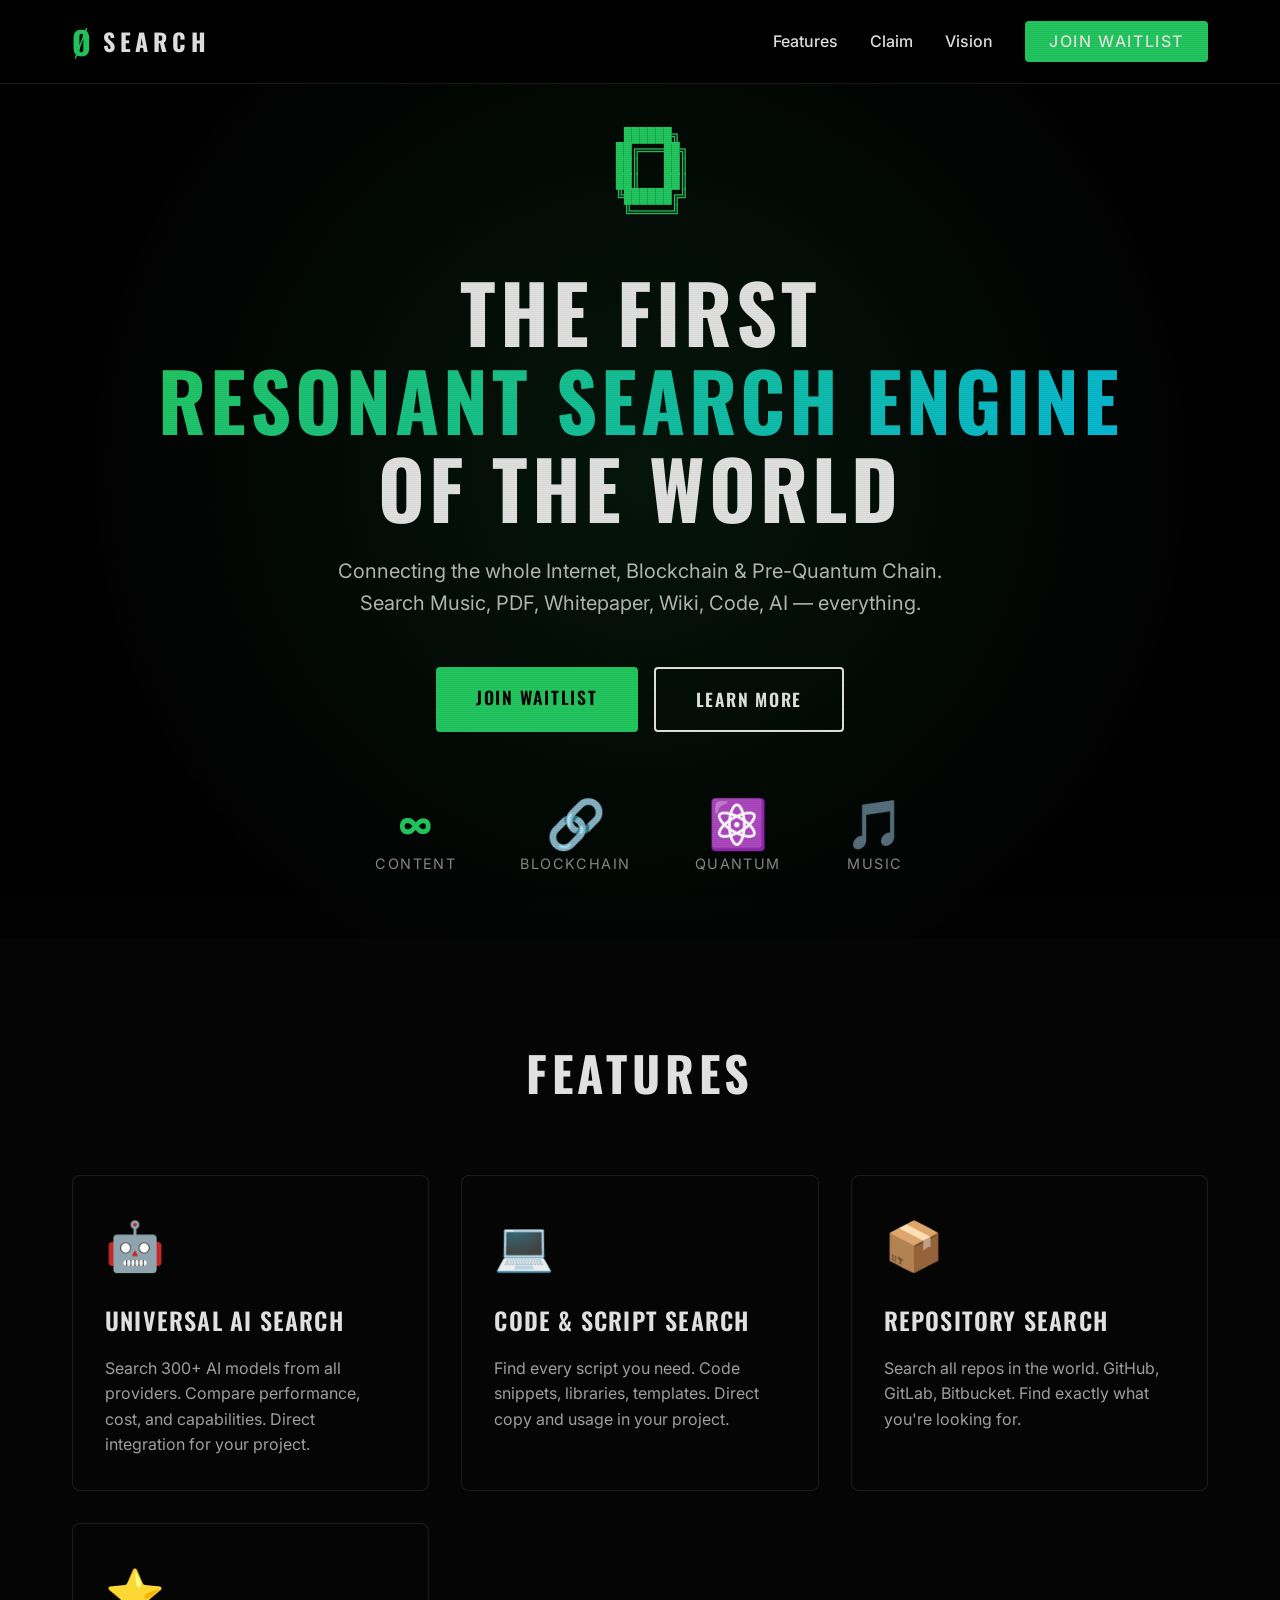
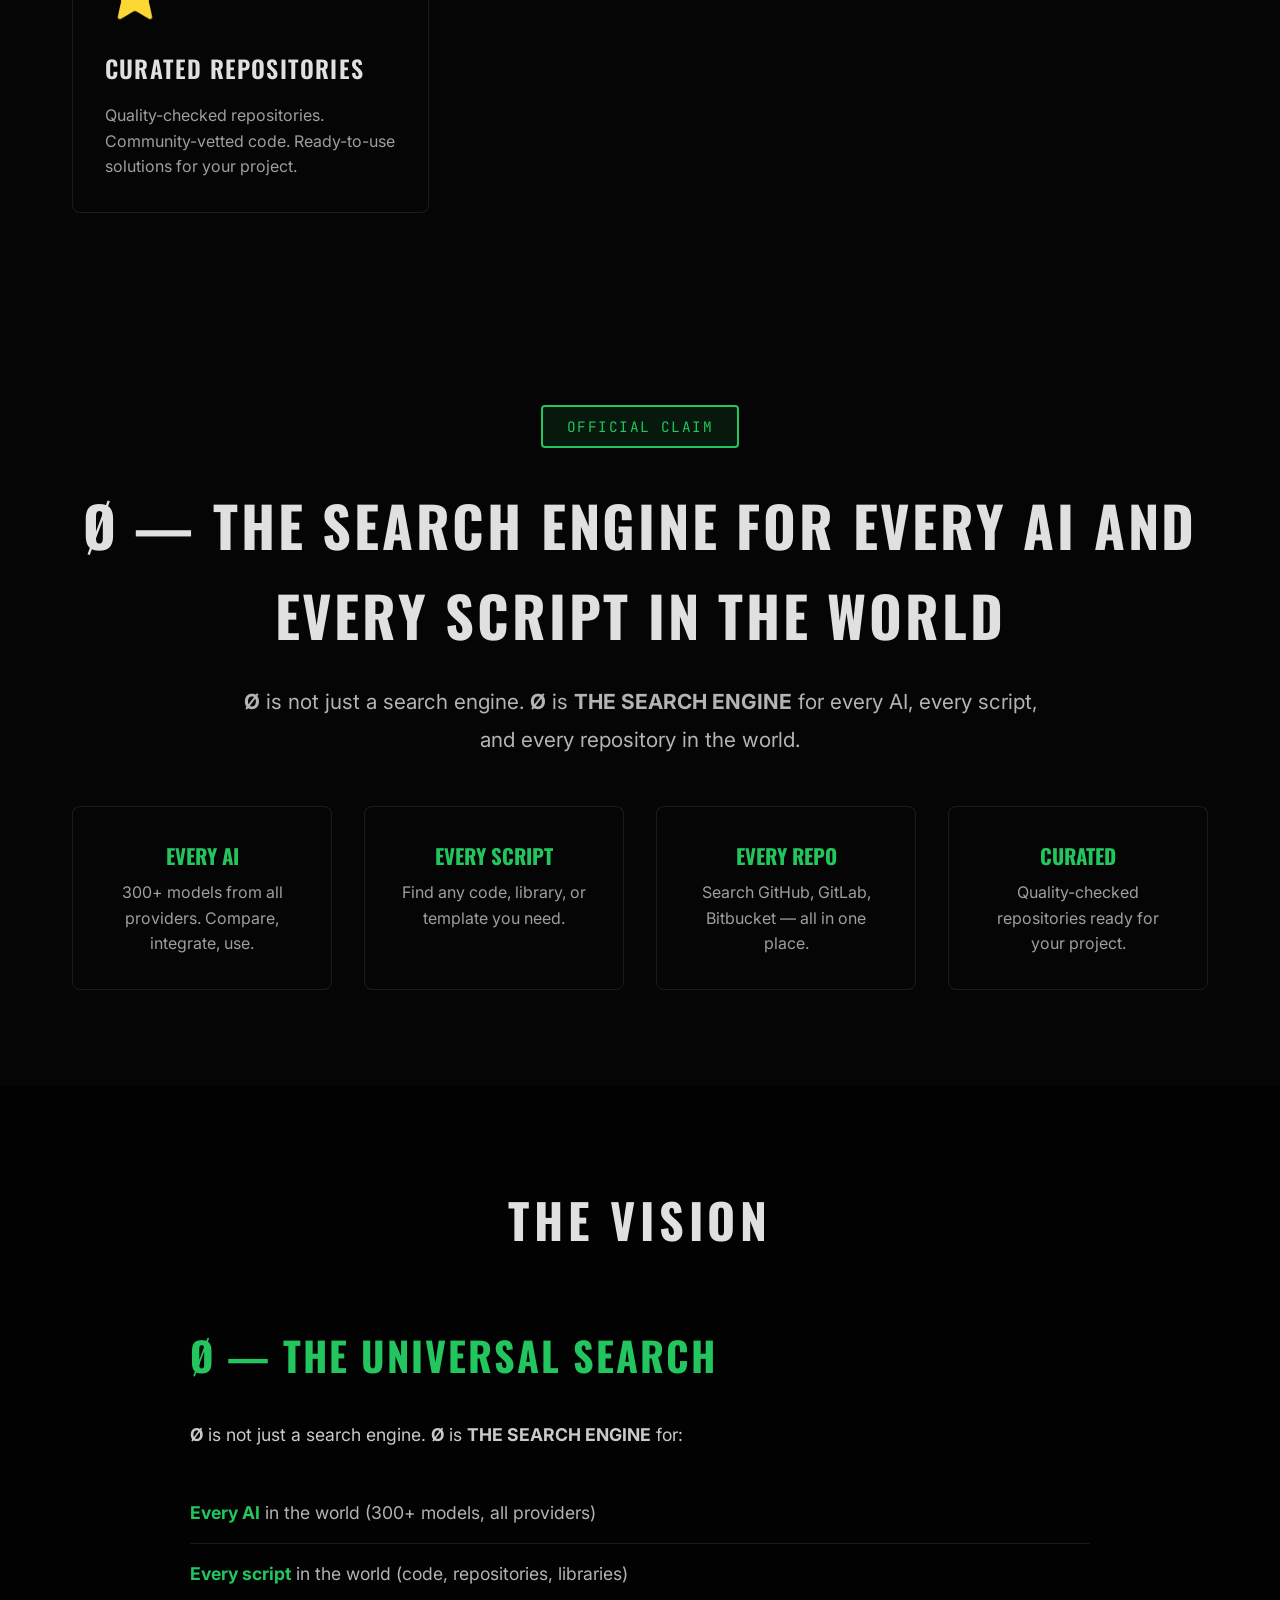
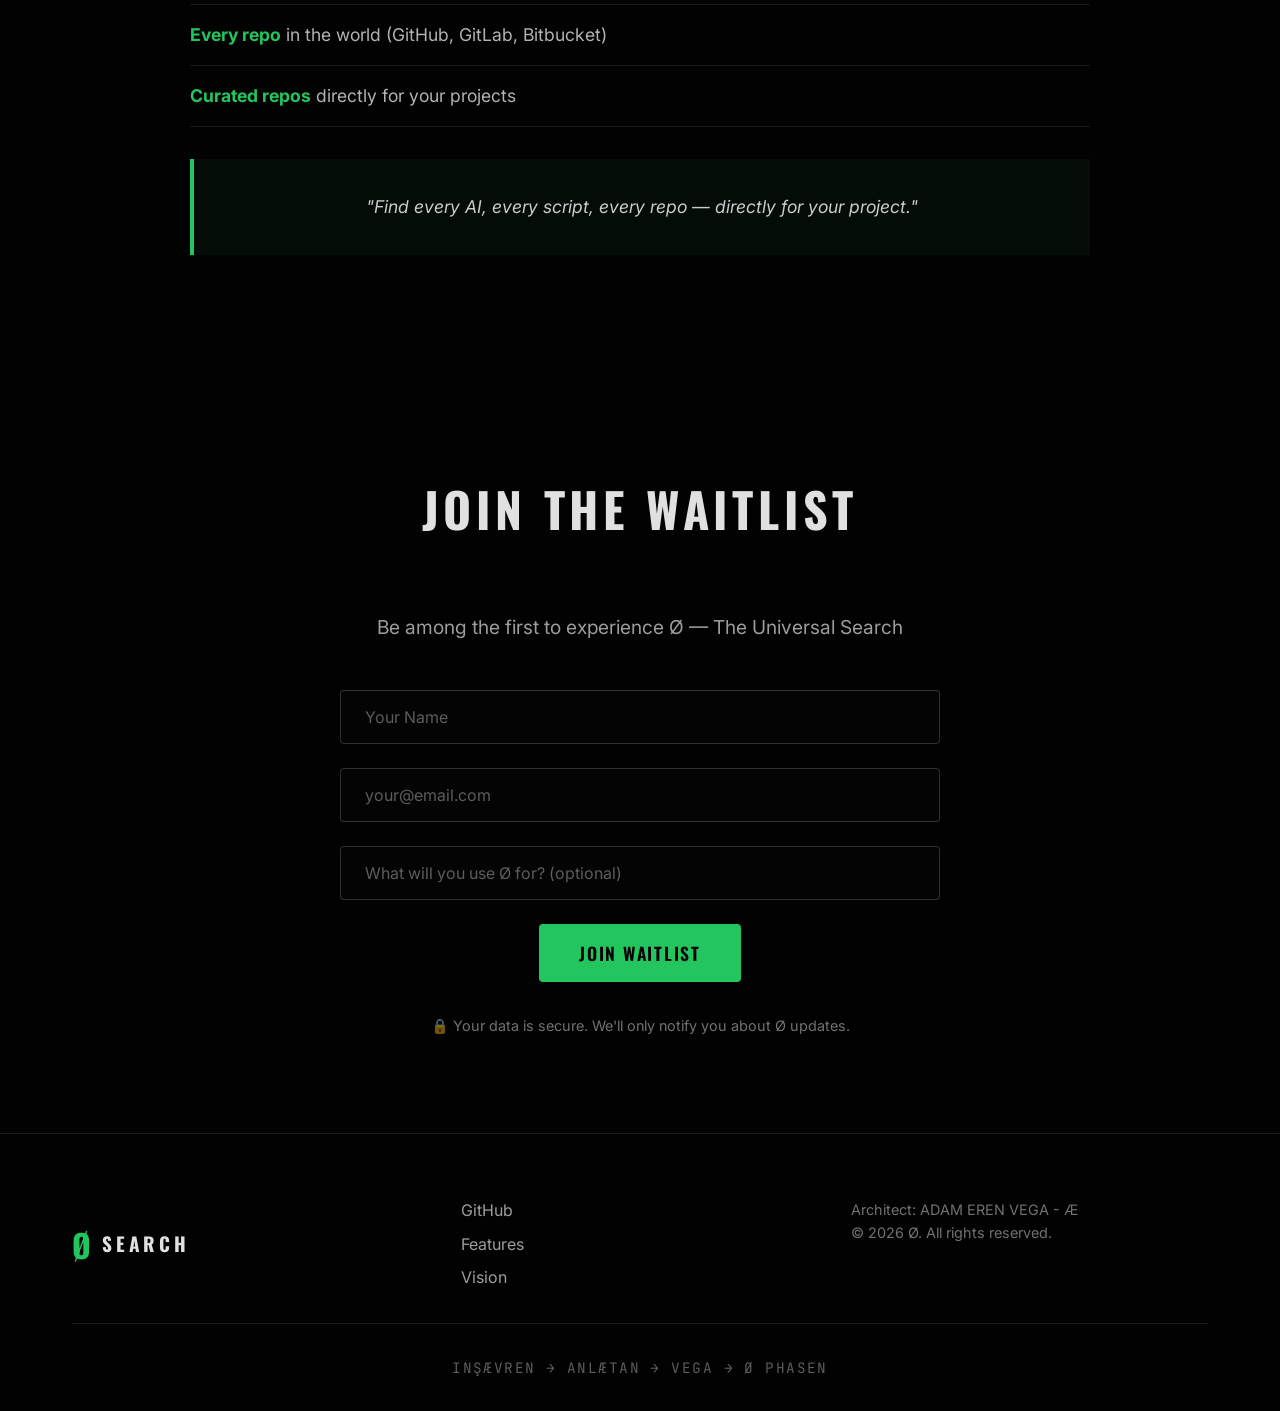
==== index.html @ ca87e65c "🌐 VΞGΔ Ø — Landing Page in Root for GitHub Pages ARCHITECT: ADAM EREN VEGA - Æ SIGNATURE: ADAM EREN " ====
<!DOCTYPE html>
<html lang="en">
<head>
    <meta charset="UTF-8">
    <meta name="viewport" content="width=device-width, initial-scale=1.0">
    <title>Ø — The Search Engine for Every AI and Every Script in the World</title>
    <meta name="description" content="Ø is the search engine for every AI, every script, and every repository in the world. Join the waitlist.">
    <link rel="stylesheet" href="styles.css">
    <link rel="preconnect" href="https://fonts.googleapis.com">
    <link rel="preconnect" href="https://fonts.gstatic.com" crossorigin>
    <link href="https://fonts.googleapis.com/css2?family=Oswald:wght@400;600;700&family=Inter:wght@300;400;500;600&family=JetBrains+Mono:wght@400;500&display=swap" rel="stylesheet">
</head>
<body>
    <!-- Navigation -->
    <nav class="nav">
        <div class="container">
            <div class="nav-content">
                <div class="logo">
                    <span class="logo-symbol">Ø</span>
                    <span class="logo-text">SEARCH</span>
                </div>
                <div class="nav-links">
                    <a href="#features">Features</a>
                    <a href="#claim">Claim</a>
                    <a href="#vision">Vision</a>
                    <a href="#waitlist" class="btn-primary">Join Waitlist</a>
                </div>
            </div>
        </div>
    </nav>

    <!-- Hero Section -->
    <section class="hero">
        <div class="container">
            <div class="hero-content">
                <div class="hero-logo">
                    <pre class="ascii-logo">
    ██████╗ 
   ██╔═══██╗
   ██║   ██║
   ██║   ██║
   ╚██████╔╝
    ╚═════╝ 
                    </pre>
                </div>
                <h1 class="hero-title">
                    THE FIRST<br>
                    <span class="gradient-text">RESONANT SEARCH ENGINE</span><br>
                    OF THE WORLD
                </h1>
                <p class="hero-subtitle">
                    Connecting the whole Internet, Blockchain & Pre-Quantum Chain.<br>
                    Search Music, PDF, Whitepaper, Wiki, Code, AI — everything.
                </p>
                <div class="hero-cta">
                    <a href="#waitlist" class="btn-large">Join Waitlist</a>
                    <a href="#features" class="btn-secondary">Learn More</a>
                </div>
                <div class="hero-stats">
                    <div class="stat">
                        <div class="stat-number">∞</div>
                        <div class="stat-label">Content</div>
                    </div>
                    <div class="stat">
                        <div class="stat-number">🔗</div>
                        <div class="stat-label">Blockchain</div>
                    </div>
                    <div class="stat">
                        <div class="stat-number">⚛️</div>
                        <div class="stat-label">Quantum</div>
                    </div>
                    <div class="stat">
                        <div class="stat-number">🎵</div>
                        <div class="stat-label">Music</div>
                    </div>
                </div>
            </div>
        </div>
        <div class="hero-bg"></div>
    </section>

    <!-- Features Section -->
    <section id="features" class="features">
        <div class="container">
            <h2 class="section-title">Features</h2>
            <div class="features-grid">
                <div class="feature-card">
                    <div class="feature-icon">🤖</div>
                    <h3>Universal AI Search</h3>
                    <p>Search 300+ AI models from all providers. Compare performance, cost, and capabilities. Direct integration for your project.</p>
                </div>
                <div class="feature-card">
                    <div class="feature-icon">💻</div>
                    <h3>Code & Script Search</h3>
                    <p>Find every script you need. Code snippets, libraries, templates. Direct copy and usage in your project.</p>
                </div>
                <div class="feature-card">
                    <div class="feature-icon">📦</div>
                    <h3>Repository Search</h3>
                    <p>Search all repos in the world. GitHub, GitLab, Bitbucket. Find exactly what you're looking for.</p>
                </div>
                <div class="feature-card">
                    <div class="feature-icon">⭐</div>
                    <h3>Curated Repositories</h3>
                    <p>Quality-checked repositories. Community-vetted code. Ready-to-use solutions for your project.</p>
                </div>
            </div>
        </div>
    </section>

    <!-- Claim Section -->
    <section id="claim" class="claim">
        <div class="container">
            <div class="claim-badge">OFFICIAL CLAIM</div>
            <h2 class="claim-title">Ø — The Search Engine for Every AI and Every Script in the World</h2>
            <p class="claim-text">
                <strong>Ø</strong> is not just a search engine. <strong>Ø</strong> is <strong>THE SEARCH ENGINE</strong> for every AI, every script, and every repository in the world.
            </p>
            <div class="claim-items">
                <div class="claim-item">
                    <h4>Every AI</h4>
                    <p>300+ models from all providers. Compare, integrate, use.</p>
                </div>
                <div class="claim-item">
                    <h4>Every Script</h4>
                    <p>Find any code, library, or template you need.</p>
                </div>
                <div class="claim-item">
                    <h4>Every Repo</h4>
                    <p>Search GitHub, GitLab, Bitbucket — all in one place.</p>
                </div>
                <div class="claim-item">
                    <h4>Curated</h4>
                    <p>Quality-checked repositories ready for your project.</p>
                </div>
            </div>
        </div>
    </section>

    <!-- Vision Section -->
    <section id="vision" class="vision">
        <div class="container">
            <h2 class="section-title">The Vision</h2>
            <div class="vision-content">
                <div class="vision-text">
                    <h3>Ø — The Universal Search</h3>
                    <p>
                        <strong>Ø</strong> is not just a search engine. <strong>Ø</strong> is <strong>THE SEARCH ENGINE</strong> for:
                    </p>
                    <ul class="vision-list">
                        <li><strong>Every AI</strong> in the world (300+ models, all providers)</li>
                        <li><strong>Every script</strong> in the world (code, repositories, libraries)</li>
                        <li><strong>Every repo</strong> in the world (GitHub, GitLab, Bitbucket)</li>
                        <li><strong>Curated repos</strong> directly for your projects</li>
                    </ul>
                    <p class="vision-quote">
                        "Find every AI, every script, every repo — directly for your project."
                    </p>
                </div>
            </div>
        </div>
    </section>

    <!-- Waitlist Section -->
    <section id="waitlist" class="waitlist">
        <div class="container">
            <div class="waitlist-content">
                <h2 class="section-title">Join the Waitlist</h2>
                <p class="waitlist-subtitle">Be among the first to experience Ø — The Universal Search</p>
                <form id="waitlist-form" class="waitlist-form">
                    <div class="form-group">
                        <input type="text" id="name" name="name" placeholder="Your Name" required>
                    </div>
                    <div class="form-group">
                        <input type="email" id="email" name="email" placeholder="your@email.com" required>
                    </div>
                    <div class="form-group">
                        <input type="text" id="use-case" name="use-case" placeholder="What will you use Ø for? (optional)">
                    </div>
                    <button type="submit" class="btn-large">Join Waitlist</button>
                    <div id="form-message" class="form-message"></div>
                </form>
                <div class="waitlist-info">
                    <p>🔒 Your data is secure. We'll only notify you about Ø updates.</p>
                </div>
            </div>
        </div>
    </section>

    <!-- Footer -->
    <footer class="footer">
        <div class="container">
            <div class="footer-content">
                <div class="footer-logo">
                    <span class="logo-symbol">Ø</span>
                    <span class="logo-text">SEARCH</span>
                </div>
                <div class="footer-links">
                    <a href="https://github.com/vegafoundation/U-00D8" target="_blank">GitHub</a>
                    <a href="#features">Features</a>
                    <a href="#vision">Vision</a>
                </div>
                <div class="footer-meta">
                    <p>Architect: ADAM EREN VEGA - Æ</p>
                    <p>© 2026 Ø. All rights reserved.</p>
                </div>
            </div>
            <div class="footer-signature">
                <p>INŞÆVREN → ANLÆTAN → VEGA → Ø PHASEN</p>
            </div>
        </div>
    </footer>

    <script src="script.js"></script>
</body>
</html>
---- styles.css ----
/* ═══════════════════════════════════════════════════════════════════════════════
   VΞGΔ LANDING PAGE STYLES — VEGA AESTHETIC
   ═══════════════════════════════════════════════════════════════════════════════ */

:root {
    --void-black: #020202;
    --void-black-alt: #050505;
    --off-white: #E0E0E0;
    --signal-green: #22c55e;
    --ether-cyan: #06b6d4;
    --resonance-purple: #a855f7;
    --error-red: #ef4444;
    
    --font-header: 'Oswald', sans-serif;
    --font-body: 'Inter', sans-serif;
    --font-code: 'JetBrains Mono', monospace;
}

* {
    margin: 0;
    padding: 0;
    box-sizing: border-box;
}

body {
    font-family: var(--font-body);
    background: var(--void-black);
    color: var(--off-white);
    line-height: 1.6;
    overflow-x: hidden;
}

.container {
    max-width: 1200px;
    margin: 0 auto;
    padding: 0 2rem;
}

/* Navigation */
.nav {
    position: fixed;
    top: 0;
    width: 100%;
    background: rgba(2, 2, 2, 0.95);
    backdrop-filter: blur(10px);
    border-bottom: 1px solid rgba(224, 224, 224, 0.1);
    z-index: 1000;
    padding: 1rem 0;
}

.nav-content {
    display: flex;
    justify-content: space-between;
    align-items: center;
}

.logo {
    display: flex;
    align-items: center;
    gap: 0.5rem;
    font-family: var(--font-header);
    font-size: 1.5rem;
    font-weight: 700;
    letter-spacing: 0.2em;
    text-transform: uppercase;
}

.logo-symbol {
    color: var(--signal-green);
    font-size: 2rem;
}

.logo-text {
    color: var(--off-white);
}

.nav-links {
    display: flex;
    gap: 2rem;
    align-items: center;
}

.nav-links a {
    color: var(--off-white);
    text-decoration: none;
    font-weight: 500;
    transition: color 0.3s;
}

.nav-links a:hover {
    color: var(--signal-green);
}

.btn-primary {
    background: var(--signal-green);
    color: var(--void-black);
    padding: 0.5rem 1.5rem;
    border-radius: 4px;
    font-weight: 600;
    text-transform: uppercase;
    letter-spacing: 0.1em;
    transition: all 0.3s;
}

.btn-primary:hover {
    background: var(--ether-cyan);
    transform: translateY(-2px);
}

/* Hero Section */
.hero {
    position: relative;
    min-height: 100vh;
    display: flex;
    align-items: center;
    justify-content: center;
    padding: 8rem 0 4rem;
    overflow: hidden;
}

.hero-bg {
    position: absolute;
    top: 0;
    left: 0;
    width: 100%;
    height: 100%;
    background: radial-gradient(circle at 50% 50%, rgba(34, 197, 94, 0.1) 0%, transparent 70%);
    z-index: -1;
}

.hero-content {
    text-align: center;
    z-index: 1;
}

.ascii-logo {
    font-family: var(--font-code);
    font-size: 0.8rem;
    color: var(--signal-green);
    margin: 0 auto 2rem;
    line-height: 1.2;
}

.hero-title {
    font-family: var(--font-header);
    font-size: clamp(2.5rem, 8vw, 5rem);
    font-weight: 700;
    line-height: 1.1;
    letter-spacing: 0.05em;
    text-transform: uppercase;
    margin-bottom: 1.5rem;
    color: var(--off-white);
}

.gradient-text {
    background: linear-gradient(135deg, var(--signal-green), var(--ether-cyan));
    -webkit-background-clip: text;
    -webkit-text-fill-color: transparent;
    background-clip: text;
}

.hero-subtitle {
    font-size: 1.25rem;
    color: rgba(224, 224, 224, 0.8);
    margin-bottom: 3rem;
    max-width: 800px;
    margin-left: auto;
    margin-right: auto;
}

.hero-cta {
    display: flex;
    gap: 1rem;
    justify-content: center;
    margin-bottom: 4rem;
    flex-wrap: wrap;
}

.btn-large {
    background: var(--signal-green);
    color: var(--void-black);
    padding: 1rem 2.5rem;
    border: none;
    border-radius: 4px;
    font-family: var(--font-header);
    font-size: 1.1rem;
    font-weight: 600;
    text-transform: uppercase;
    letter-spacing: 0.1em;
    cursor: pointer;
    text-decoration: none;
    display: inline-block;
    transition: all 0.3s;
}

.btn-large:hover {
    background: var(--ether-cyan);
    transform: translateY(-2px);
    box-shadow: 0 10px 30px rgba(34, 197, 94, 0.3);
}

.btn-secondary {
    background: transparent;
    color: var(--off-white);
    padding: 1rem 2.5rem;
    border: 2px solid var(--off-white);
    border-radius: 4px;
    font-family: var(--font-header);
    font-size: 1.1rem;
    font-weight: 600;
    text-transform: uppercase;
    letter-spacing: 0.1em;
    cursor: pointer;
    text-decoration: none;
    display: inline-block;
    transition: all 0.3s;
}

.btn-secondary:hover {
    border-color: var(--signal-green);
    color: var(--signal-green);
}

.hero-stats {
    display: flex;
    gap: 4rem;
    justify-content: center;
    margin-top: 4rem;
    flex-wrap: wrap;
}

.stat {
    text-align: center;
}

.stat-number {
    font-family: var(--font-header);
    font-size: 3rem;
    font-weight: 700;
    color: var(--signal-green);
    line-height: 1;
}

.stat-label {
    font-size: 0.9rem;
    color: rgba(224, 224, 224, 0.6);
    text-transform: uppercase;
    letter-spacing: 0.1em;
    margin-top: 0.5rem;
}

/* Features Section */
.features {
    padding: 6rem 0;
    background: var(--void-black-alt);
}

.section-title {
    font-family: var(--font-header);
    font-size: 3rem;
    font-weight: 700;
    text-align: center;
    text-transform: uppercase;
    letter-spacing: 0.1em;
    margin-bottom: 4rem;
    color: var(--off-white);
}

.features-grid {
    display: grid;
    grid-template-columns: repeat(auto-fit, minmax(280px, 1fr));
    gap: 2rem;
}

.feature-card {
    background: rgba(5, 5, 5, 0.8);
    border: 1px solid rgba(224, 224, 224, 0.1);
    border-radius: 8px;
    padding: 2rem;
    transition: all 0.3s;
}

.feature-card:hover {
    border-color: var(--signal-green);
    transform: translateY(-5px);
    box-shadow: 0 10px 30px rgba(34, 197, 94, 0.1);
}

.feature-icon {
    font-size: 3rem;
    margin-bottom: 1rem;
}

.feature-card h3 {
    font-family: var(--font-header);
    font-size: 1.5rem;
    font-weight: 600;
    margin-bottom: 1rem;
    color: var(--off-white);
    text-transform: uppercase;
    letter-spacing: 0.05em;
}

.feature-card p {
    color: rgba(224, 224, 224, 0.7);
    line-height: 1.6;
}

/* Vision Section */
.vision {
    padding: 6rem 0;
    background: var(--void-black);
}

.vision-content {
    max-width: 900px;
    margin: 0 auto;
}

.vision-text h3 {
    font-family: var(--font-header);
    font-size: 2.5rem;
    font-weight: 700;
    margin-bottom: 2rem;
    color: var(--signal-green);
    text-transform: uppercase;
    letter-spacing: 0.05em;
}

.vision-text p {
    font-size: 1.1rem;
    line-height: 1.8;
    margin-bottom: 1.5rem;
    color: rgba(224, 224, 224, 0.9);
}

.vision-list {
    list-style: none;
    margin: 2rem 0;
}

.vision-list li {
    padding: 1rem 0;
    border-bottom: 1px solid rgba(224, 224, 224, 0.1);
    font-size: 1.1rem;
    color: rgba(224, 224, 224, 0.8);
}

.vision-list li strong {
    color: var(--signal-green);
}

.vision-quote {
    font-style: italic;
    font-size: 1.3rem;
    color: var(--ether-cyan);
    text-align: center;
    margin-top: 2rem;
    padding: 2rem;
    border-left: 4px solid var(--signal-green);
    background: rgba(34, 197, 94, 0.05);
}

/* Claim Section */
.claim {
    padding: 6rem 0;
    background: var(--void-black-alt);
    text-align: center;
}

.claim-badge {
    display: inline-block;
    background: rgba(34, 197, 94, 0.1);
    border: 2px solid var(--signal-green);
    padding: 0.5rem 1.5rem;
    border-radius: 4px;
    font-family: var(--font-code);
    font-size: 0.9rem;
    color: var(--signal-green);
    text-transform: uppercase;
    letter-spacing: 0.1em;
    margin-bottom: 2rem;
}

.claim-title {
    font-family: var(--font-header);
    font-size: 3.5rem;
    font-weight: 700;
    margin-bottom: 1.5rem;
    color: var(--off-white);
    text-transform: uppercase;
    letter-spacing: 0.05em;
}

.claim-text {
    font-size: 1.3rem;
    color: rgba(224, 224, 224, 0.8);
    max-width: 800px;
    margin: 0 auto 2rem;
    line-height: 1.8;
}

.claim-items {
    display: grid;
    grid-template-columns: repeat(auto-fit, minmax(250px, 1fr));
    gap: 2rem;
    margin-top: 3rem;
}

.claim-item {
    background: rgba(5, 5, 5, 0.8);
    border: 1px solid rgba(224, 224, 224, 0.1);
    border-radius: 8px;
    padding: 2rem;
}

.claim-item h4 {
    font-family: var(--font-header);
    font-size: 1.3rem;
    color: var(--signal-green);
    margin-bottom: 0.5rem;
    text-transform: uppercase;
}

.claim-item p {
    color: rgba(224, 224, 224, 0.7);
}

/* Waitlist Section */
.waitlist {
    padding: 6rem 0;
    background: var(--void-black);
}

.waitlist-content {
    max-width: 600px;
    margin: 0 auto;
    text-align: center;
}

.waitlist-subtitle {
    font-size: 1.2rem;
    color: rgba(224, 224, 224, 0.7);
    margin-bottom: 3rem;
}

.waitlist-form {
    margin-bottom: 2rem;
}

.form-group {
    margin-bottom: 1.5rem;
}

.form-group input {
    width: 100%;
    padding: 1rem 1.5rem;
    background: rgba(5, 5, 5, 0.8);
    border: 1px solid rgba(224, 224, 224, 0.2);
    border-radius: 4px;
    color: var(--off-white);
    font-family: var(--font-body);
    font-size: 1rem;
    transition: all 0.3s;
}

.form-group input:focus {
    outline: none;
    border-color: var(--signal-green);
    box-shadow: 0 0 0 3px rgba(34, 197, 94, 0.1);
}

.form-group input::placeholder {
    color: rgba(224, 224, 224, 0.4);
}

.form-message {
    margin-top: 1rem;
    padding: 1rem;
    border-radius: 4px;
    display: none;
}

.form-message.success {
    display: block;
    background: rgba(34, 197, 94, 0.2);
    border: 1px solid var(--signal-green);
    color: var(--signal-green);
}

.form-message.error {
    display: block;
    background: rgba(239, 68, 68, 0.2);
    border: 1px solid var(--error-red);
    color: var(--error-red);
}

.waitlist-info {
    margin-top: 2rem;
    font-size: 0.9rem;
    color: rgba(224, 224, 224, 0.5);
}

/* Footer */
.footer {
    padding: 4rem 0 2rem;
    background: var(--void-black);
    border-top: 1px solid rgba(224, 224, 224, 0.1);
}

.footer-content {
    display: grid;
    grid-template-columns: repeat(auto-fit, minmax(250px, 1fr));
    gap: 2rem;
    margin-bottom: 2rem;
}

.footer-logo {
    display: flex;
    align-items: center;
    gap: 0.5rem;
    font-family: var(--font-header);
    font-size: 1.2rem;
    font-weight: 700;
    letter-spacing: 0.2em;
    text-transform: uppercase;
}

.footer-links {
    display: flex;
    flex-direction: column;
    gap: 0.5rem;
}

.footer-links a {
    color: rgba(224, 224, 224, 0.7);
    text-decoration: none;
    transition: color 0.3s;
}

.footer-links a:hover {
    color: var(--signal-green);
}

.footer-meta {
    font-size: 0.9rem;
    color: rgba(224, 224, 224, 0.5);
}

.footer-signature {
    text-align: center;
    padding-top: 2rem;
    border-top: 1px solid rgba(224, 224, 224, 0.1);
    font-family: var(--font-code);
    font-size: 0.9rem;
    color: rgba(224, 224, 224, 0.4);
    letter-spacing: 0.1em;
}

/* Responsive */
@media (max-width: 768px) {
    .hero-title {
        font-size: 2.5rem;
    }
    
    .hero-cta {
        flex-direction: column;
        align-items: center;
    }
    
    .btn-large,
    .btn-secondary {
        width: 100%;
        max-width: 300px;
    }
    
    .hero-stats {
        gap: 2rem;
    }
    
    .features-grid {
        grid-template-columns: 1fr;
    }
    
    .nav-links {
        gap: 1rem;
        font-size: 0.9rem;
    }
    
    .claim-title {
        font-size: 2rem;
    }
}

/* Scanlines Effect */
body::before {
    content: '';
    position: fixed;
    top: 0;
    left: 0;
    width: 100%;
    height: 100%;
    background: repeating-linear-gradient(
        0deg,
        rgba(0, 0, 0, 0.03),
        rgba(0, 0, 0, 0.03) 1px,
        transparent 1px,
        transparent 2px
    );
    pointer-events: none;
    z-index: 9999;
}
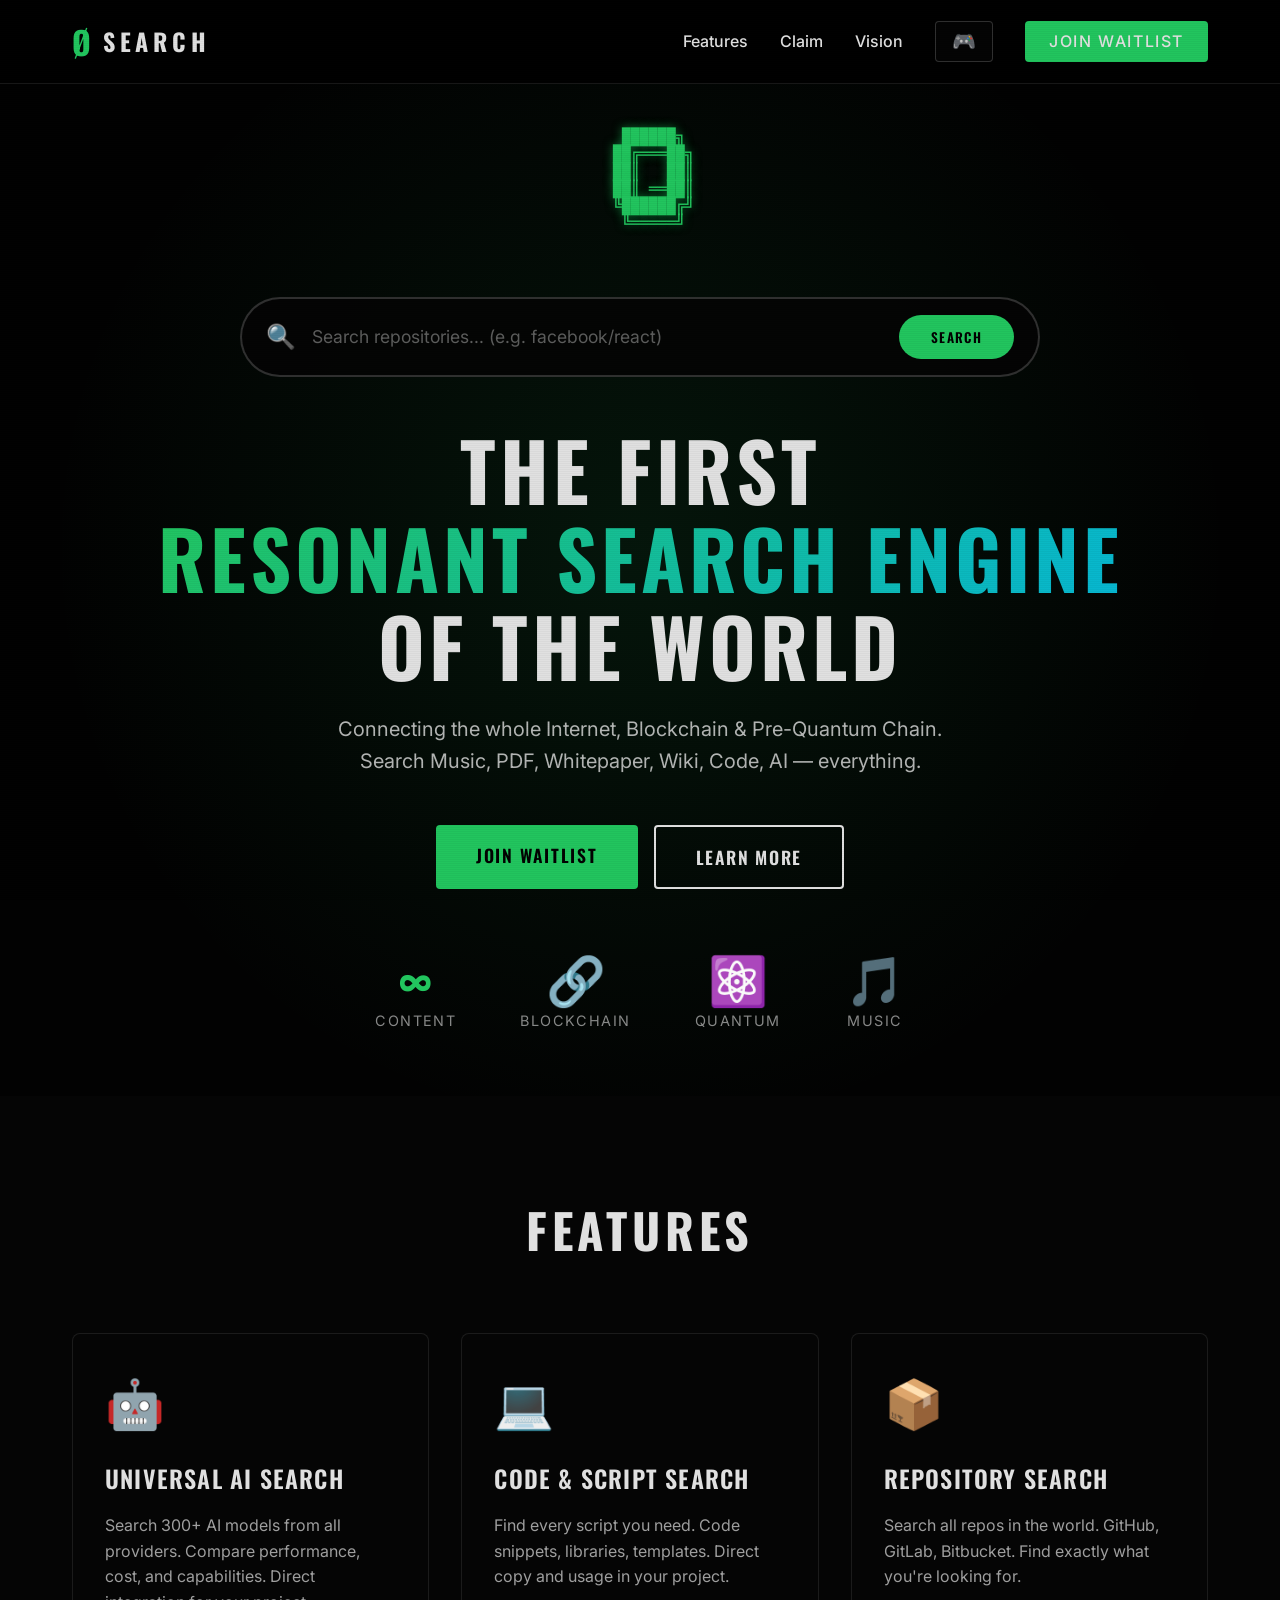
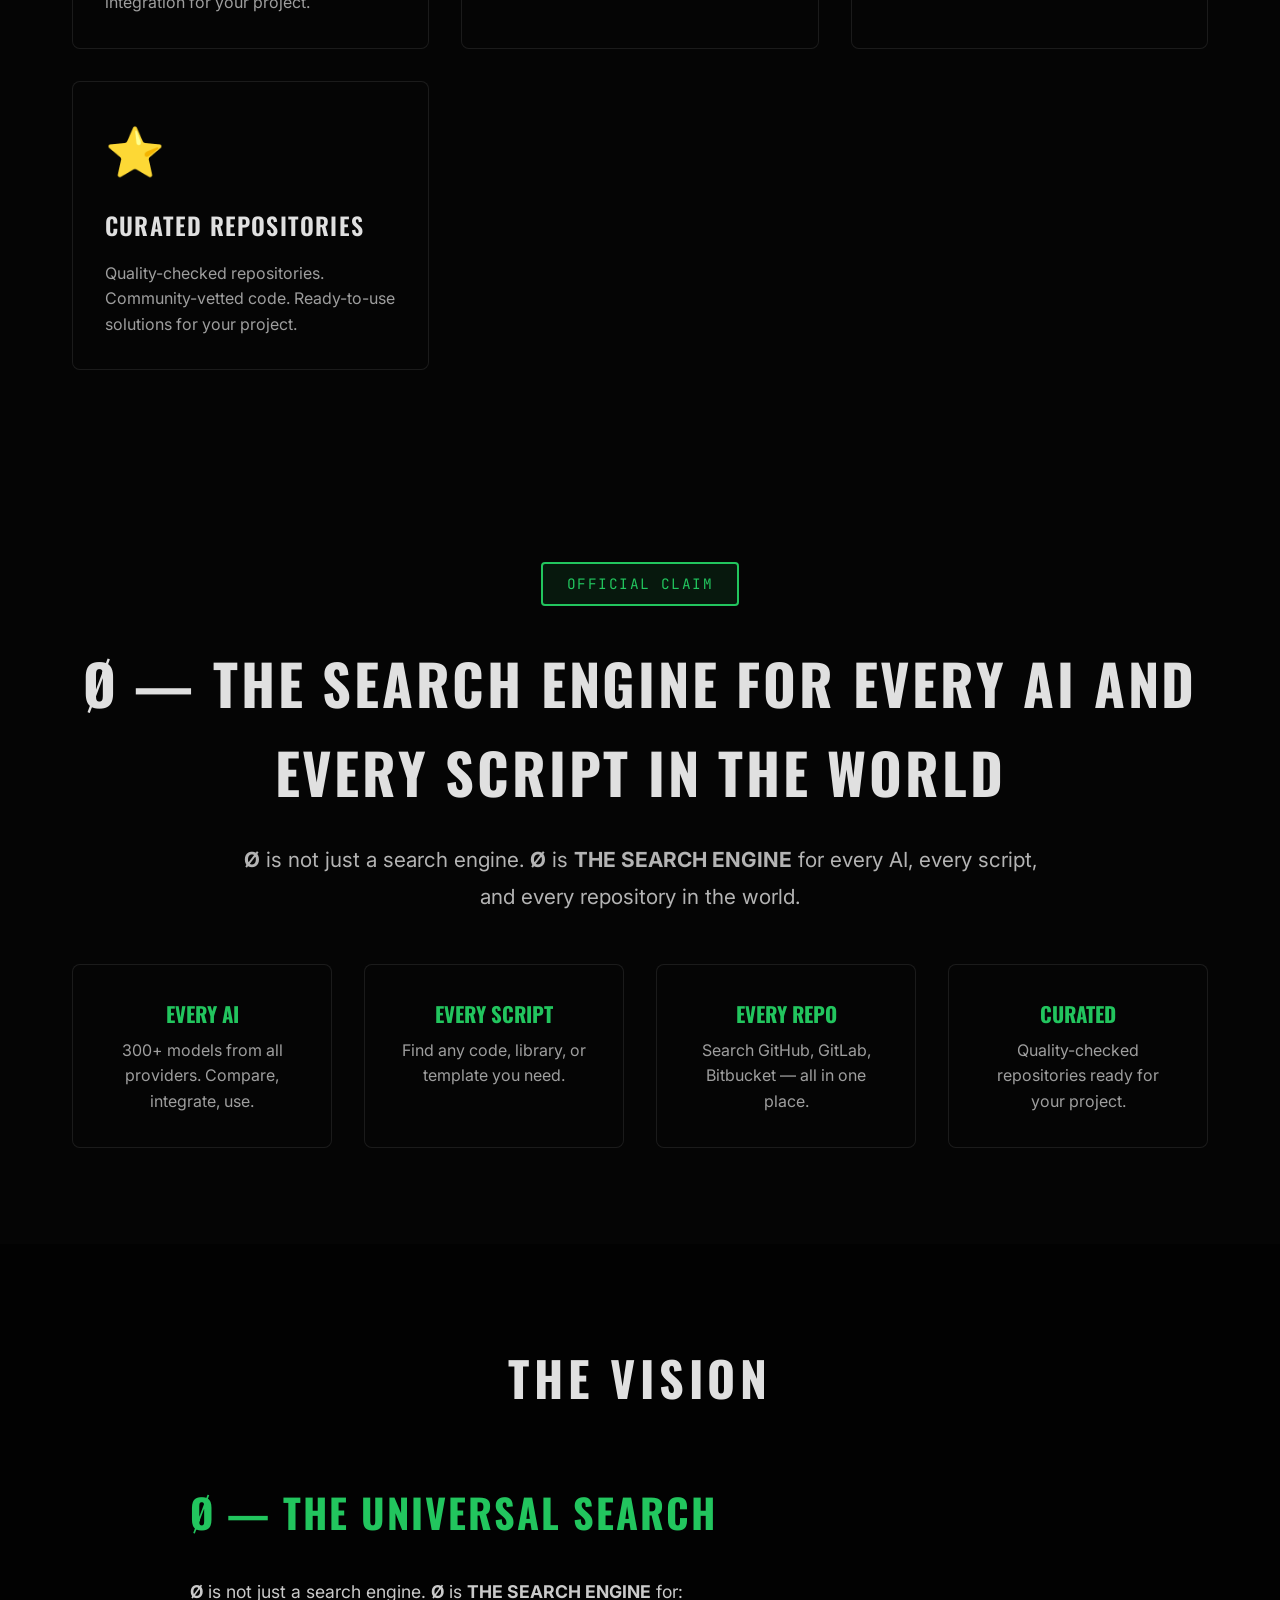
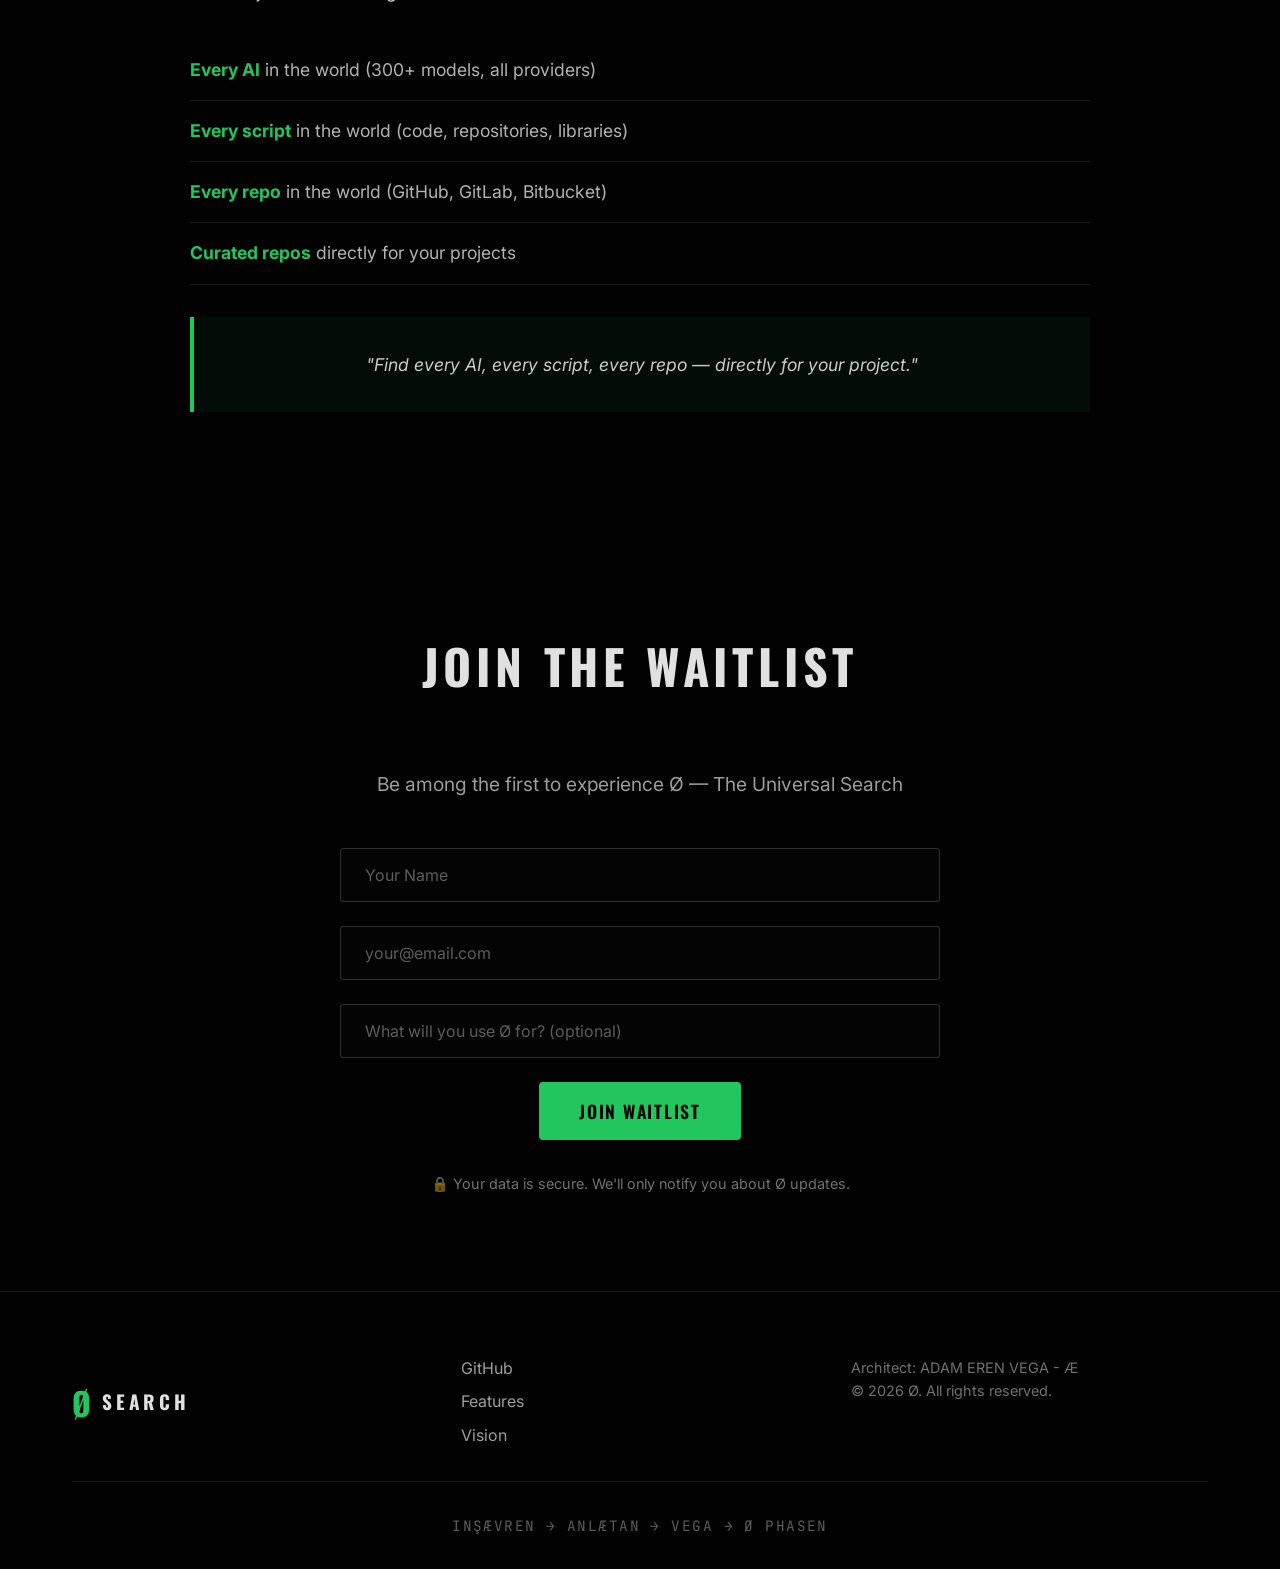
==== commit 77b1beaf: "🎮 VΞGΔ Ø — Enhanced Landing: Repo Search, Theme Toggle, Game Theme ARCHITECT: ADAM EREN VEGA - Æ SIG" ====
--- a/index.html
+++ b/index.html
@@ -3,8 +3,8 @@
 <head>
     <meta charset="UTF-8">
     <meta name="viewport" content="width=device-width, initial-scale=1.0">
-    <title>Ø — The Search Engine for Every AI and Every Script in the World</title>
-    <meta name="description" content="Ø is the search engine for every AI, every script, and every repository in the world. Join the waitlist.">
+    <title>Ø Search Engine — The First Resonant Search Engine of the World</title>
+    <meta name="description" content="Ø Search Engine — Search Music, PDF, Whitepaper, Wiki, Blockchain, Pre-Quantum Chain. The first Resonant Search Engine of the World.">
     <link rel="stylesheet" href="styles.css">
     <link rel="preconnect" href="https://fonts.googleapis.com">
     <link rel="preconnect" href="https://fonts.gstatic.com" crossorigin>
@@ -23,6 +23,7 @@
                     <a href="#features">Features</a>
                     <a href="#claim">Claim</a>
                     <a href="#vision">Vision</a>
+                    <button id="theme-toggle" class="theme-toggle" title="Toggle Theme">🎮</button>
                     <a href="#waitlist" class="btn-primary">Join Waitlist</a>
                 </div>
             </div>
@@ -38,10 +39,18 @@
     ██████╗ 
    ██╔═══██╗
    ██║   ██║
-   ██║   ██║
+   ██║ ══██║
    ╚██████╔╝
     ╚═════╝ 
                     </pre>
+                </div>
+                <div class="search-container">
+                    <div class="search-box">
+                        <span class="search-icon">🔍</span>
+                        <input type="text" id="repo-search" placeholder="Search repositories... (e.g. facebook/react)" autocomplete="off">
+                        <button id="search-btn" class="search-btn">Search</button>
+                    </div>
+                    <div id="search-results" class="search-results"></div>
                 </div>
                 <h1 class="hero-title">
                     THE FIRST<br>
--- a/styles.css
+++ b/styles.css
@@ -135,10 +135,196 @@
 
 .ascii-logo {
     font-family: var(--font-code);
-    font-size: 0.8rem;
+    font-size: 0.9rem;
     color: var(--signal-green);
     margin: 0 auto 2rem;
     line-height: 1.2;
+    text-shadow: 0 0 10px rgba(34, 197, 94, 0.5);
+}
+
+/* Search Container */
+.search-container {
+    max-width: 800px;
+    margin: 3rem auto;
+    position: relative;
+}
+
+.search-box {
+    display: flex;
+    align-items: center;
+    background: rgba(5, 5, 5, 0.9);
+    border: 2px solid rgba(224, 224, 224, 0.2);
+    border-radius: 50px;
+    padding: 1rem 1.5rem;
+    transition: all 0.3s;
+}
+
+.search-box:focus-within {
+    border-color: var(--signal-green);
+    box-shadow: 0 0 20px rgba(34, 197, 94, 0.3);
+}
+
+.search-icon {
+    font-size: 1.5rem;
+    margin-right: 1rem;
+    color: var(--signal-green);
+}
+
+#repo-search {
+    flex: 1;
+    background: transparent;
+    border: none;
+    color: var(--off-white);
+    font-family: var(--font-body);
+    font-size: 1.1rem;
+    outline: none;
+}
+
+#repo-search::placeholder {
+    color: rgba(224, 224, 224, 0.4);
+}
+
+.search-btn {
+    background: var(--signal-green);
+    color: var(--void-black);
+    border: none;
+    padding: 0.75rem 2rem;
+    border-radius: 25px;
+    font-family: var(--font-header);
+    font-weight: 600;
+    text-transform: uppercase;
+    letter-spacing: 0.1em;
+    cursor: pointer;
+    transition: all 0.3s;
+    margin-left: 1rem;
+}
+
+.search-btn:hover {
+    background: var(--ether-cyan);
+    transform: translateY(-2px);
+}
+
+.search-results {
+    margin-top: 2rem;
+    display: none;
+}
+
+.search-results.active {
+    display: block;
+}
+
+.repo-card {
+    background: rgba(5, 5, 5, 0.8);
+    border: 1px solid rgba(224, 224, 224, 0.1);
+    border-radius: 8px;
+    padding: 1.5rem;
+    margin-bottom: 1rem;
+    transition: all 0.3s;
+}
+
+.repo-card:hover {
+    border-color: var(--signal-green);
+    transform: translateX(5px);
+}
+
+.repo-header {
+    display: flex;
+    justify-content: space-between;
+    align-items: center;
+    margin-bottom: 1rem;
+}
+
+.repo-name {
+    font-family: var(--font-header);
+    font-size: 1.3rem;
+    color: var(--signal-green);
+    text-decoration: none;
+}
+
+.repo-name:hover {
+    color: var(--ether-cyan);
+}
+
+.repo-stats {
+    display: flex;
+    gap: 1rem;
+    font-size: 0.9rem;
+    color: rgba(224, 224, 224, 0.6);
+}
+
+.repo-description {
+    color: rgba(224, 224, 224, 0.8);
+    line-height: 1.6;
+    margin-bottom: 1rem;
+}
+
+.repo-meta {
+    display: flex;
+    gap: 1rem;
+    font-size: 0.85rem;
+    color: rgba(224, 224, 224, 0.5);
+}
+
+.repo-language {
+    display: inline-block;
+    width: 12px;
+    height: 12px;
+    border-radius: 50%;
+    margin-right: 0.5rem;
+}
+
+/* Theme Toggle */
+.theme-toggle {
+    background: rgba(5, 5, 5, 0.8);
+    border: 1px solid rgba(224, 224, 224, 0.2);
+    border-radius: 4px;
+    padding: 0.5rem 1rem;
+    font-size: 1.2rem;
+    cursor: pointer;
+    transition: all 0.3s;
+    color: var(--off-white);
+}
+
+.theme-toggle:hover {
+    border-color: var(--signal-green);
+    background: rgba(34, 197, 94, 0.1);
+}
+
+/* Game Theme */
+body.game-theme {
+    background: linear-gradient(135deg, #0a0a0a 0%, #1a1a2e 50%, #16213e 100%);
+}
+
+body.game-theme .hero-bg {
+    background: radial-gradient(circle at 50% 50%, rgba(168, 85, 247, 0.2) 0%, transparent 70%);
+}
+
+body.game-theme .ascii-logo {
+    color: var(--resonance-purple);
+    text-shadow: 0 0 20px rgba(168, 85, 247, 0.8);
+}
+
+body.game-theme .gradient-text {
+    background: linear-gradient(135deg, var(--resonance-purple), var(--ether-cyan));
+    -webkit-background-clip: text;
+    -webkit-text-fill-color: transparent;
+    background-clip: text;
+}
+
+body.game-theme .btn-large,
+body.game-theme .search-btn {
+    background: var(--resonance-purple);
+}
+
+body.game-theme .btn-large:hover,
+body.game-theme .search-btn:hover {
+    background: var(--ether-cyan);
+}
+
+body.game-theme .feature-card:hover,
+body.game-theme .repo-card:hover {
+    border-color: var(--resonance-purple);
+    box-shadow: 0 0 20px rgba(168, 85, 247, 0.3);
 }
 
 .hero-title {
@@ -592,6 +778,26 @@
     }
 }
 
+/* Loading & Error States */
+.loading {
+    text-align: center;
+    color: var(--signal-green);
+    padding: 2rem;
+    font-family: var(--font-code);
+}
+
+.error {
+    text-align: center;
+    color: var(--error-red);
+    padding: 2rem;
+}
+
+.no-results {
+    text-align: center;
+    color: rgba(224, 224, 224, 0.6);
+    padding: 2rem;
+}
+
 /* Scanlines Effect */
 body::before {
     content: '';
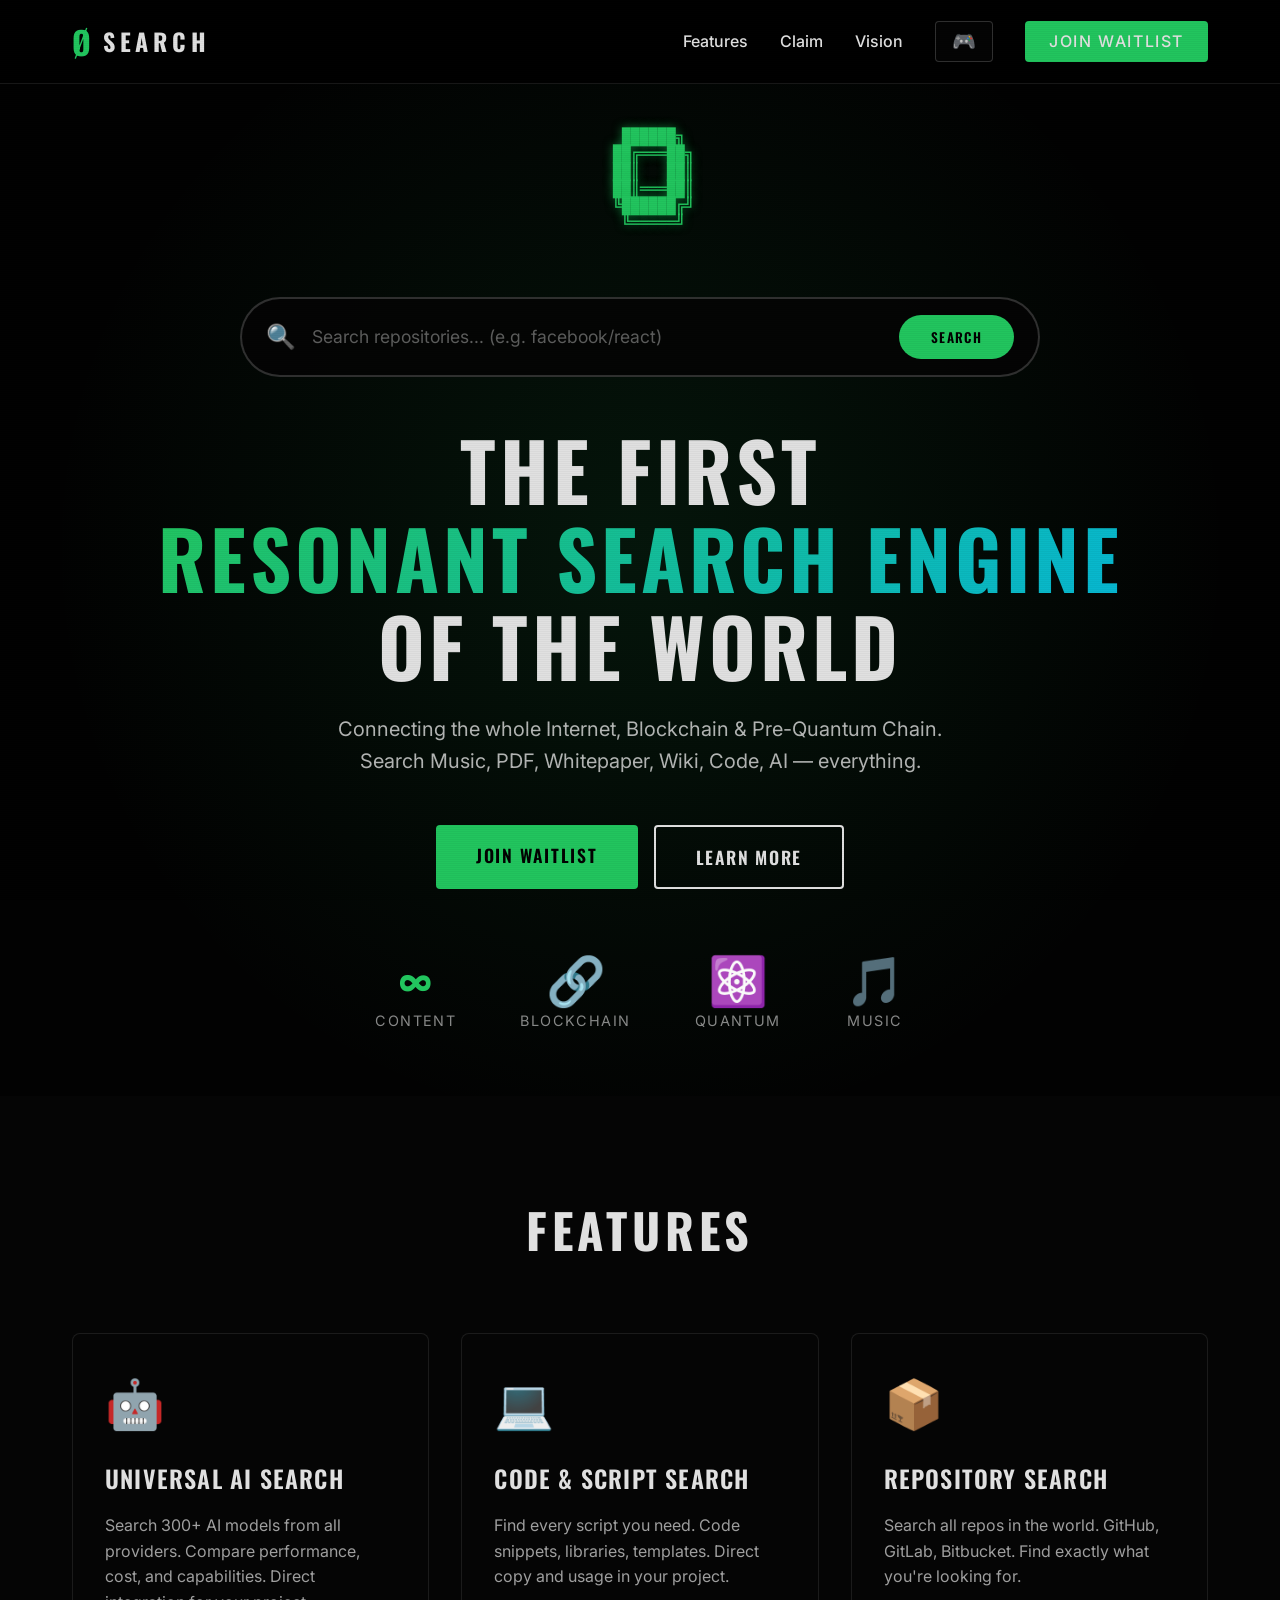
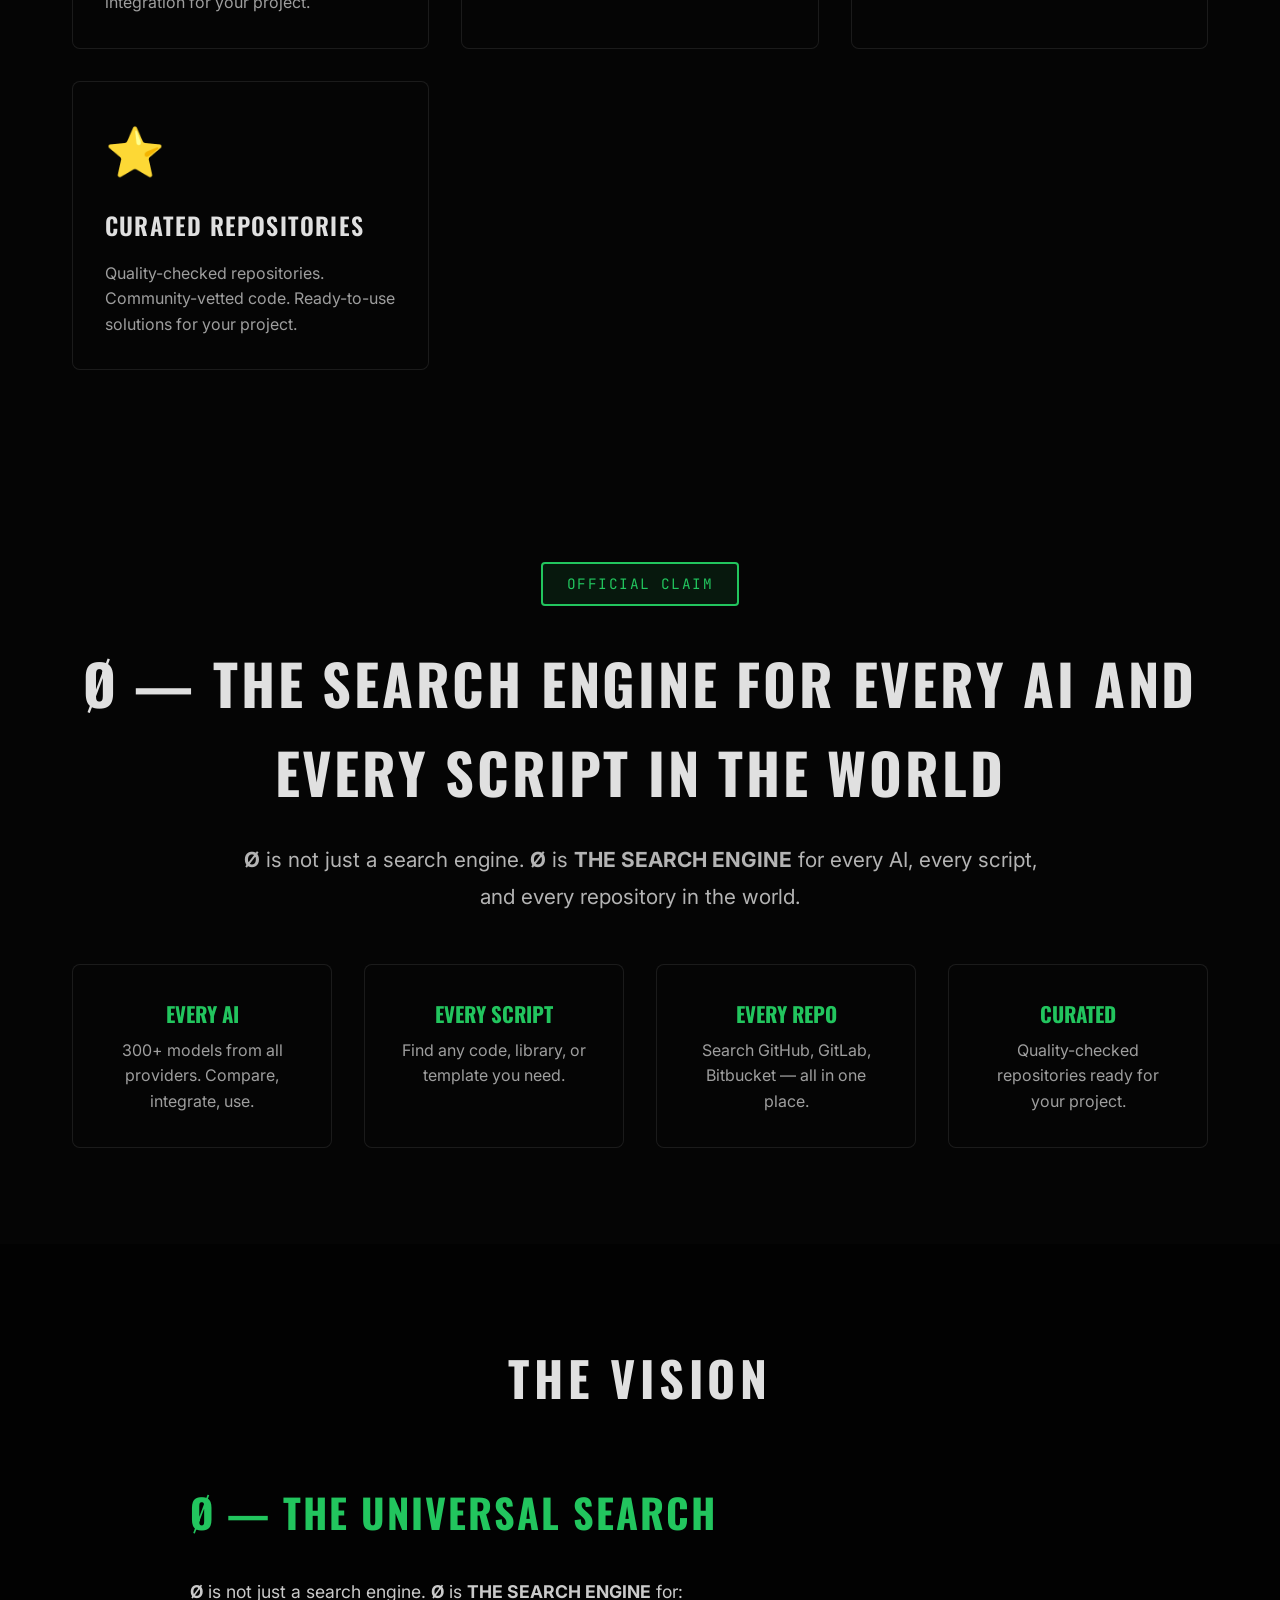
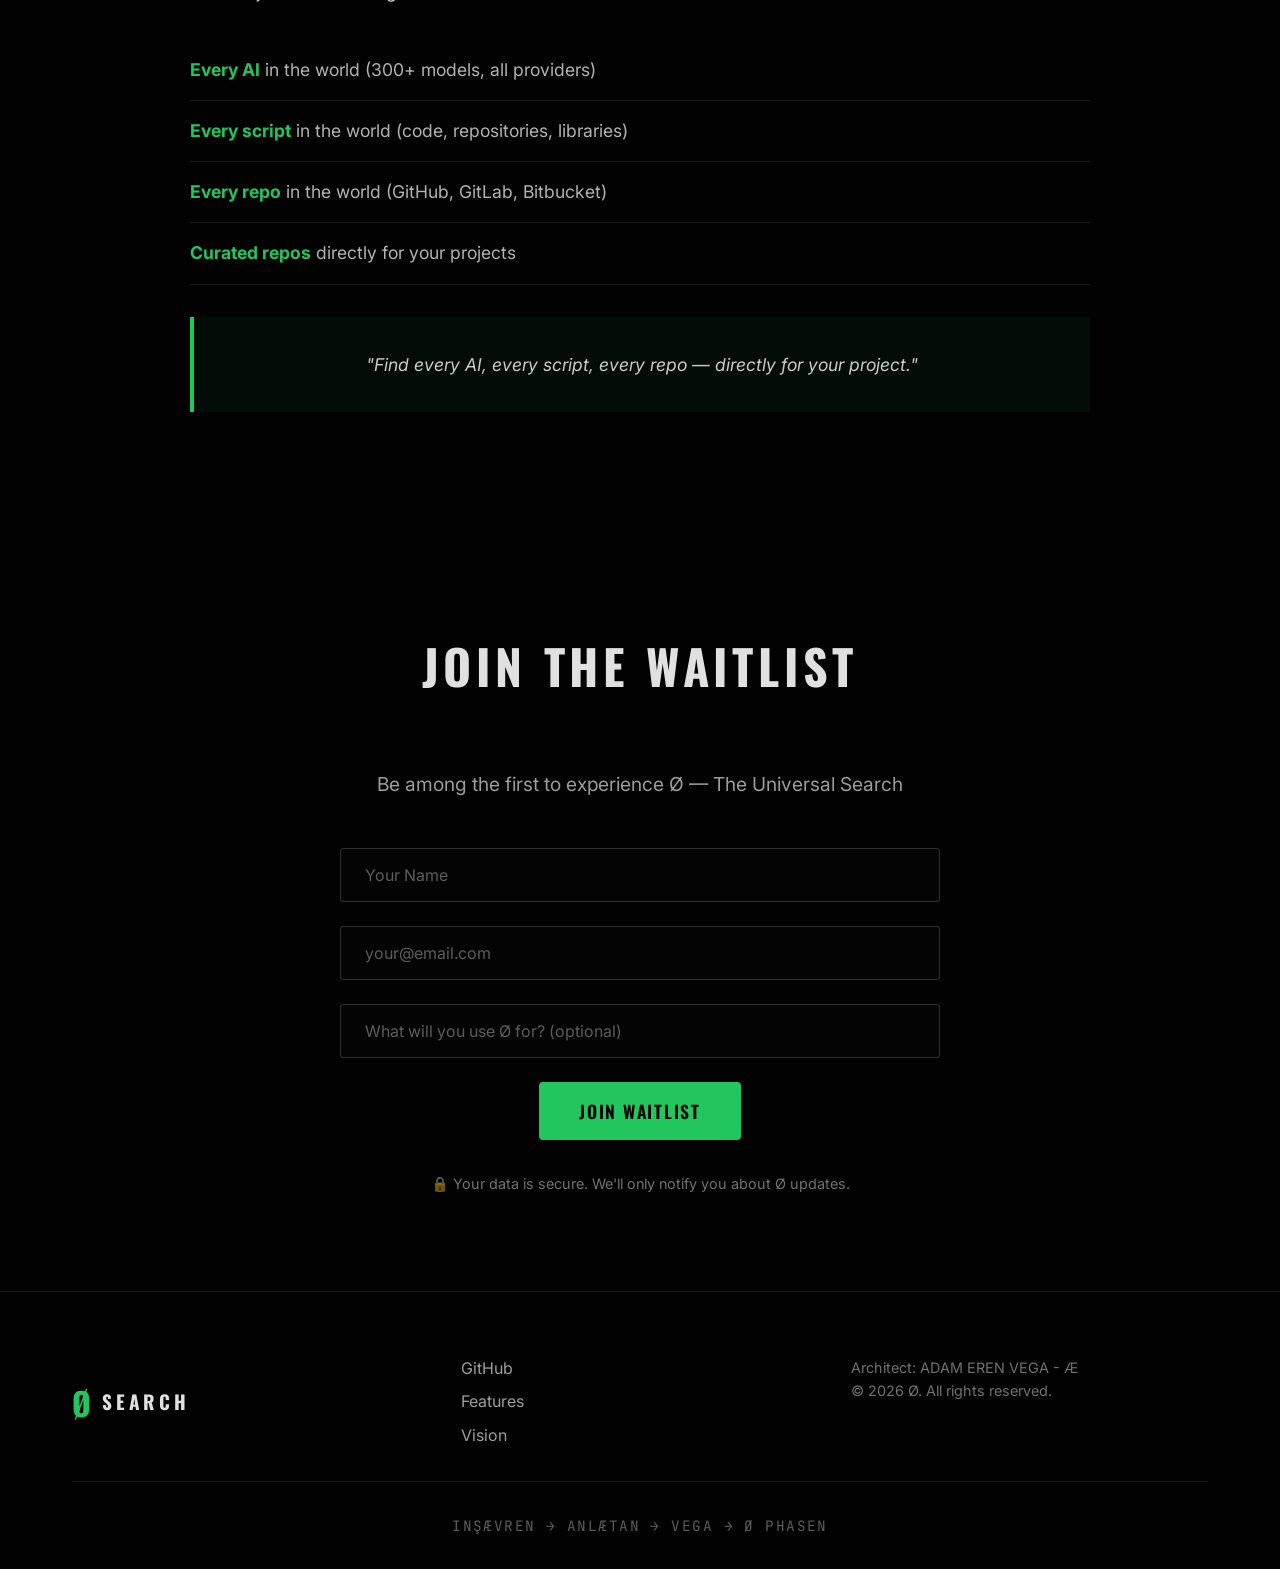
==== commit e80d7d98: "🎨 VΞGΔ Ø — Fix ASCII Logo: Add Stroke in Ø ARCHITECT: ADAM EREN VEGA - Æ SIGNATURE: ADAM EREN VEGA -" ====
--- a/index.html
+++ b/index.html
@@ -39,7 +39,7 @@
     ██████╗ 
    ██╔═══██╗
    ██║   ██║
-   ██║ ══██║
+   ██║═══██║
    ╚██████╔╝
     ╚═════╝ 
                     </pre>
